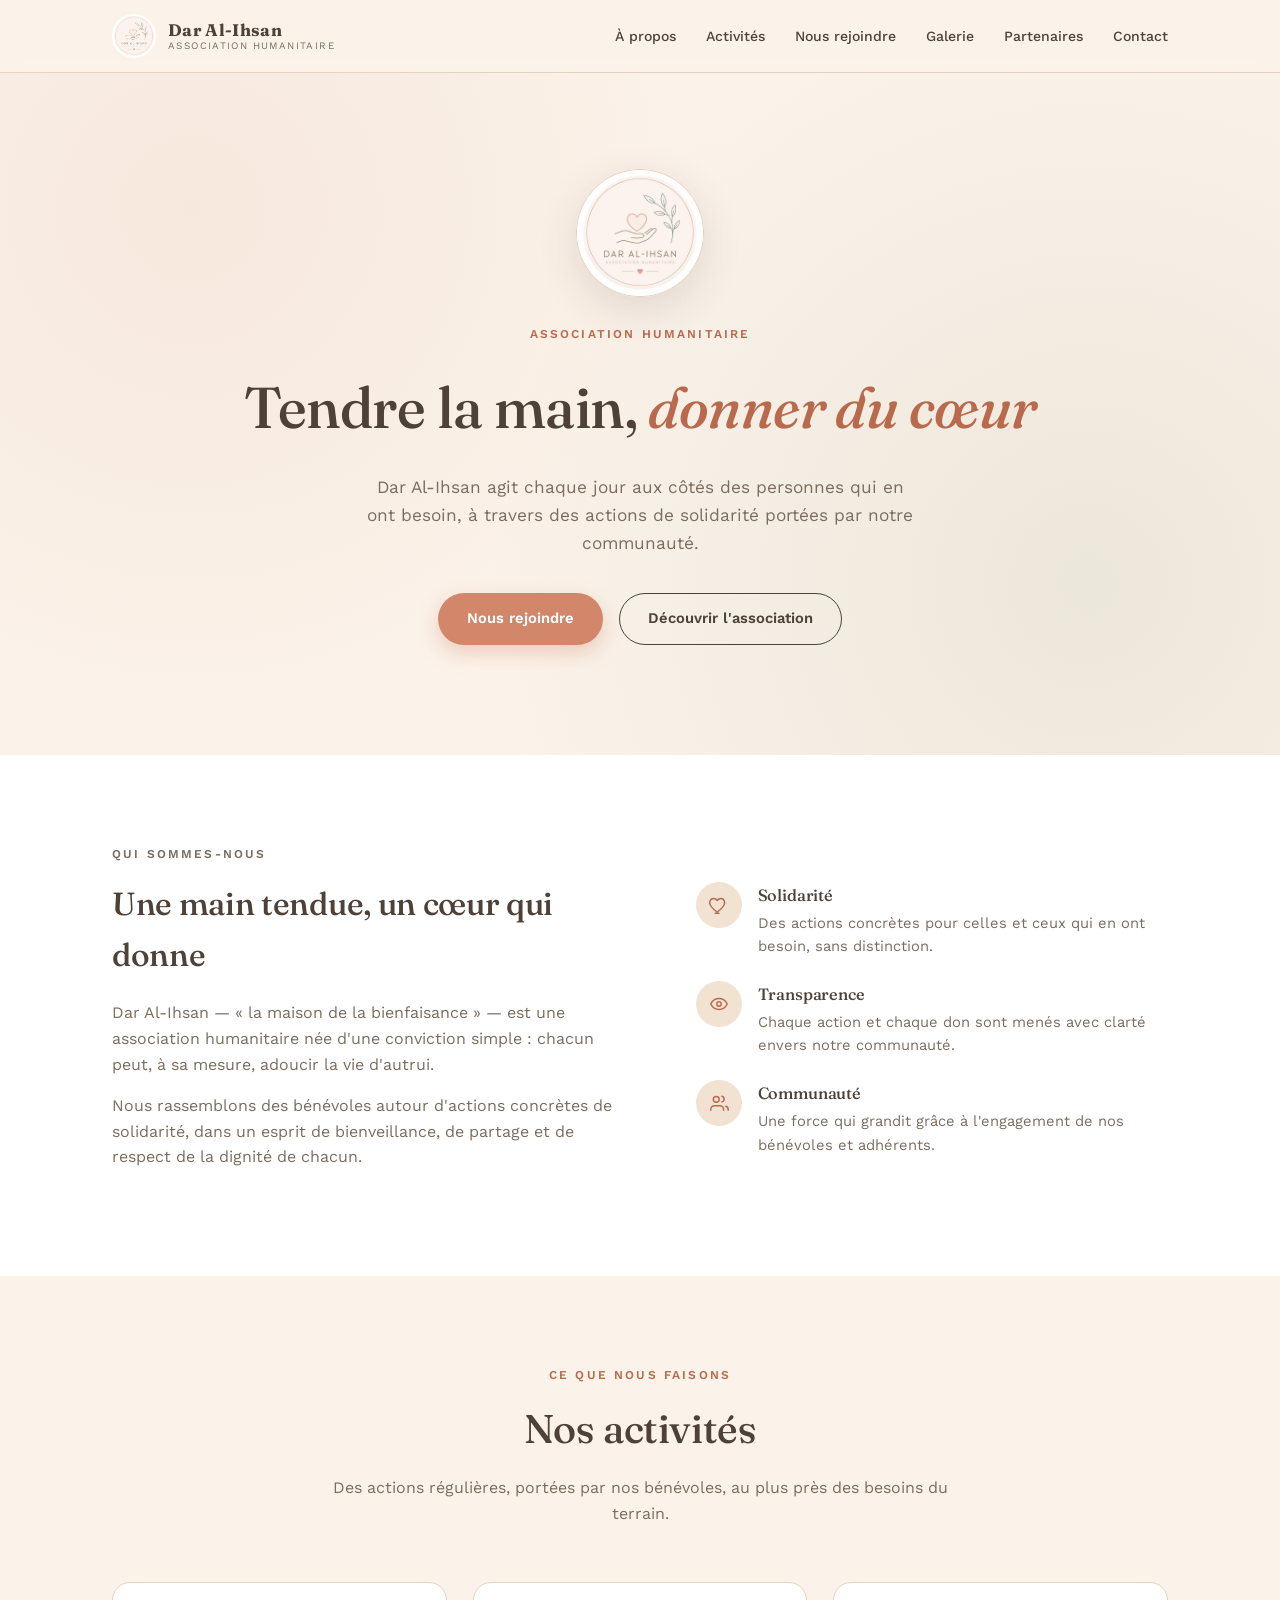
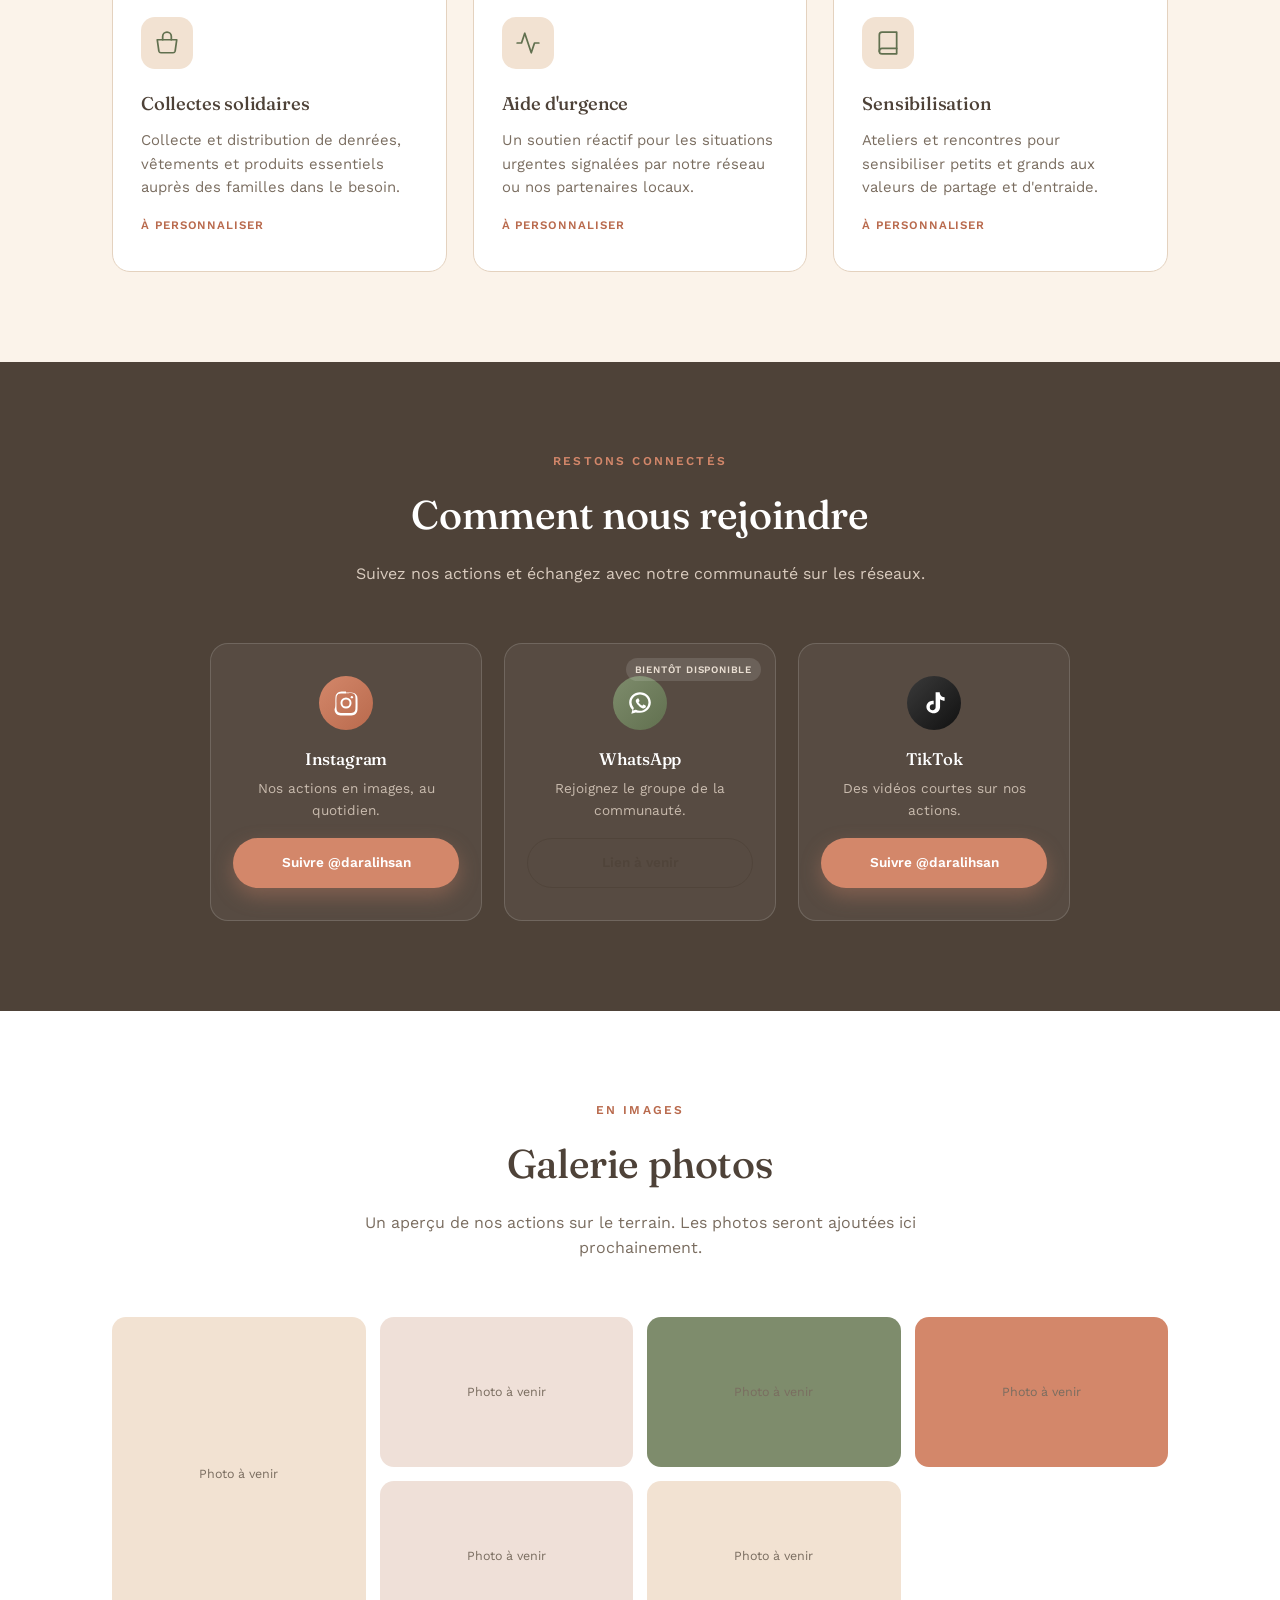
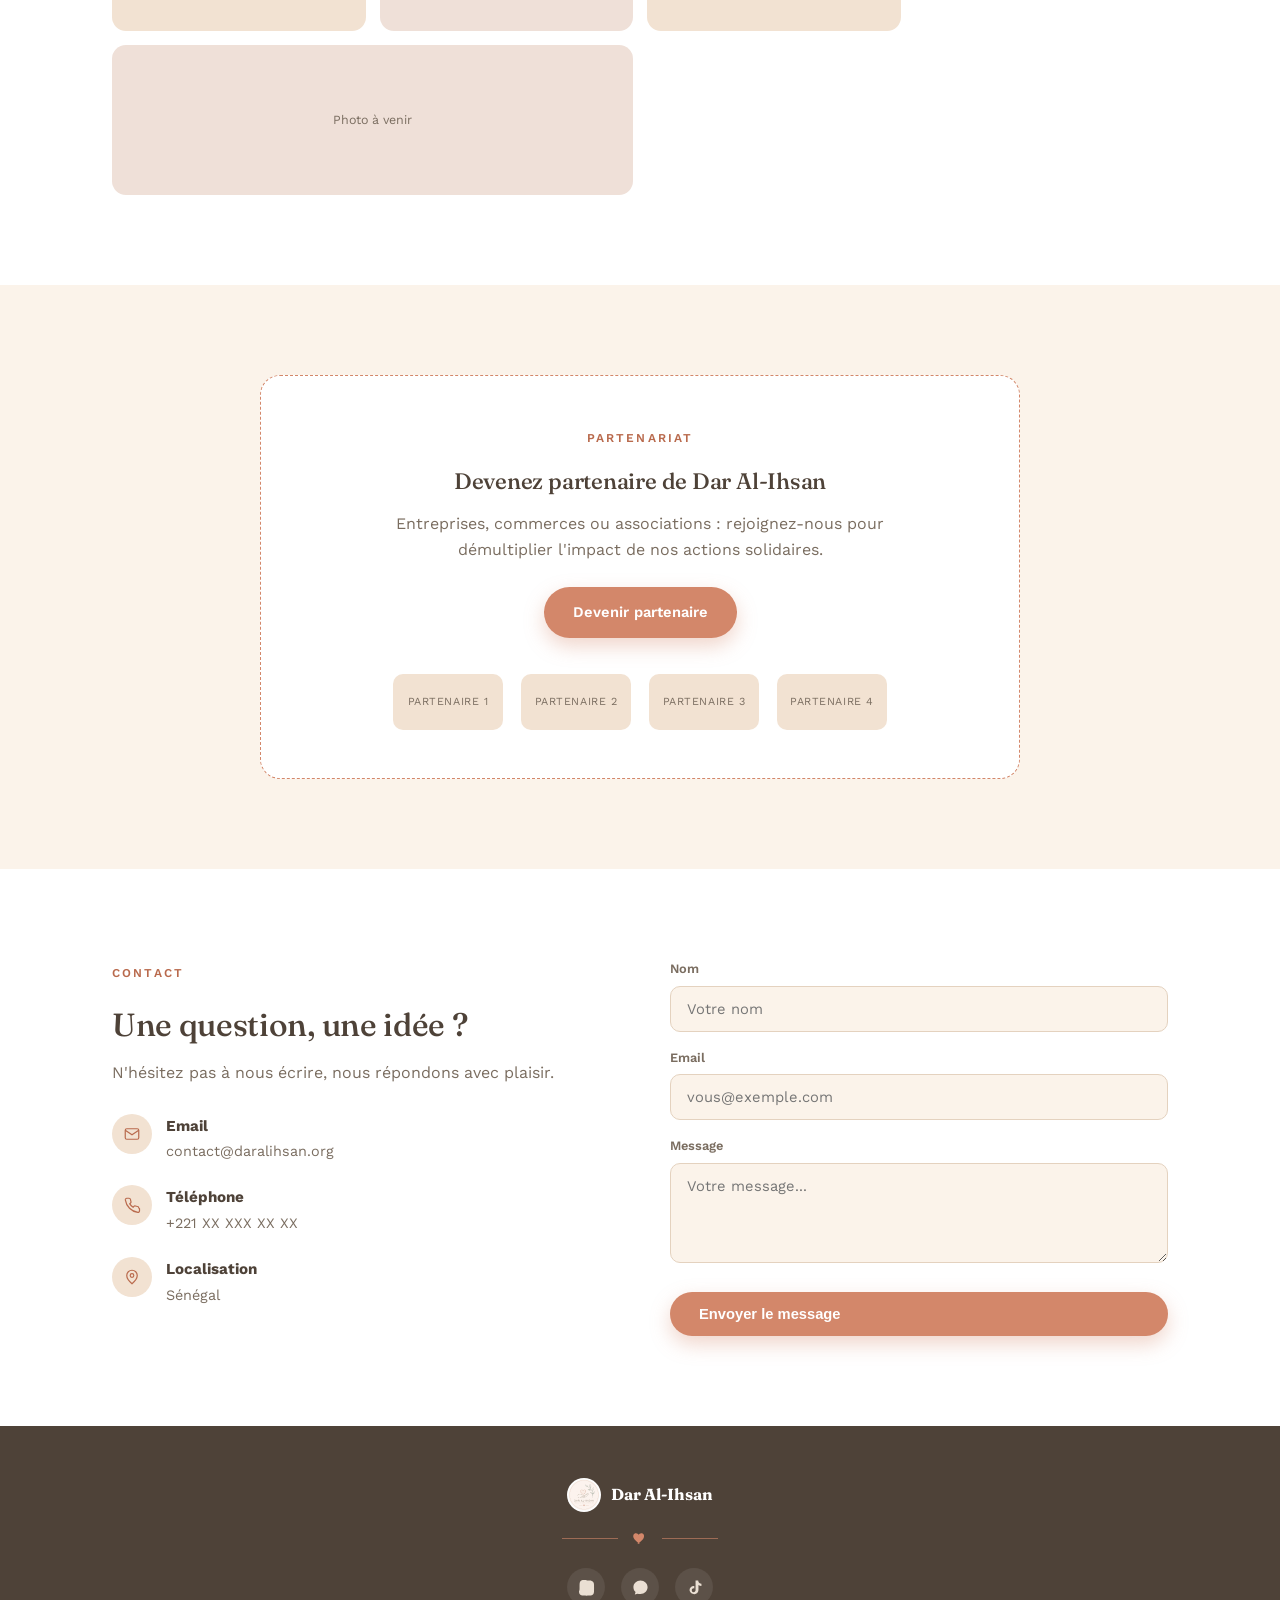
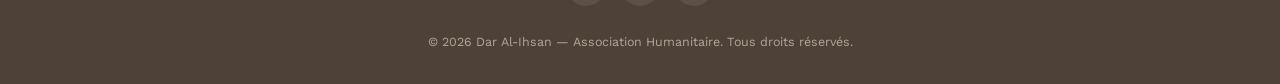
==== index.html @ b1d482ba "Add files via upload" ====
<!DOCTYPE html>
<html lang="fr">
<head>
<meta charset="UTF-8">
<meta name="viewport" content="width=device-width, initial-scale=1.0">
<title>Dar Al-Ihsan — Association Humanitaire</title>
<link rel="preconnect" href="https://fonts.googleapis.com">
<link href="https://fonts.googleapis.com/css2?family=Fraunces:ital,opsz,wght@0,9..144,300;0,9..144,400;0,9..144,500;0,9..144,600;1,9..144,400&family=Work+Sans:wght@300;400;500;600;700&display=swap" rel="stylesheet">
<style>
  :root{
    --cream: #FBF3EA;
    --cream-deep: #F2E2D2;
    --card: #FFFFFF;
    --terracotta: #D3876A;
    --terracotta-deep: #B96A4D;
    --sage: #7E8C6C;
    --sage-deep: #61704F;
    --brown: #4E4238;
    --brown-soft: #7A6D60;
    --line: #E4D2BF;
  }
  *{margin:0;padding:0;box-sizing:border-box;}
  html{scroll-behavior:smooth;}
  body{
    font-family:'Work Sans', sans-serif;
    background:var(--cream);
    color:var(--brown);
    line-height:1.6;
    overflow-x:hidden;
  }
  h1,h2,h3,h4{
    font-family:'Fraunces', serif;
    font-weight:500;
    color:var(--brown);
    letter-spacing:-0.01em;
  }
  .eyebrow{
    font-family:'Work Sans', sans-serif;
    text-transform:uppercase;
    letter-spacing:0.18em;
    font-size:0.75rem;
    color:var(--terracotta-deep);
    font-weight:600;
  }
  a{color:inherit; text-decoration:none;}
  img{max-width:100%; display:block;}
  .wrap{max-width:1120px; margin:0 auto; padding:0 32px;}

  /* Divider motif inspired by the logo: line — heart — line */
  .motif{
    display:flex; align-items:center; justify-content:center; gap:14px;
    margin:0 auto; width:fit-content;
  }
  .motif .bar{width:56px; height:1px; background:var(--terracotta); opacity:0.6;}
  .motif svg{width:16px; height:16px;}

  /* NAV */
  header{
    position:sticky; top:0; z-index:100;
    background:rgba(251,243,234,0.92);
    backdrop-filter:blur(8px);
    border-bottom:1px solid var(--line);
  }
  nav{
    display:flex; align-items:center; justify-content:space-between;
    max-width:1120px; margin:0 auto; padding:14px 32px;
  }
  .brand{display:flex; align-items:center; gap:12px;}
  .brand img{width:44px; height:44px; border-radius:50%;}
  .brand-text{display:flex; flex-direction:column; line-height:1.15;}
  .brand-text strong{font-family:'Fraunces', serif; font-size:1.05rem; color:var(--brown); letter-spacing:0.02em;}
  .brand-text span{font-size:0.62rem; letter-spacing:0.14em; text-transform:uppercase; color:var(--brown-soft);}
  .navlinks{display:flex; gap:30px; font-size:0.88rem; font-weight:500;}
  .navlinks a{position:relative; padding:4px 0; transition:color 0.2s;}
  .navlinks a:hover{color:var(--terracotta-deep);}
  .navlinks a::after{
    content:""; position:absolute; left:0; bottom:0; height:1px; width:0;
    background:var(--terracotta); transition:width 0.25s;
  }
  .navlinks a:hover::after{width:100%;}
  .nav-toggle{display:none; background:none; border:none; font-size:1.6rem; color:var(--brown); cursor:pointer;}

  @media (max-width:820px){
    .navlinks{
      position:fixed; top:73px; left:0; right:0; background:var(--cream);
      flex-direction:column; padding:20px 32px; gap:18px;
      border-bottom:1px solid var(--line);
      transform:translateY(-110%); transition:transform 0.3s ease;
    }
    .navlinks.open{transform:translateY(0);}
    .nav-toggle{display:block;}
  }

  /* HERO */
  .hero{
    position:relative;
    padding:96px 32px 110px;
    text-align:center;
    overflow:hidden;
  }
  .hero::before{
    content:"";
    position:absolute; inset:0;
    background:
      radial-gradient(circle at 15% 20%, rgba(211,135,106,0.10), transparent 45%),
      radial-gradient(circle at 85% 75%, rgba(126,140,108,0.12), transparent 50%);
    pointer-events:none;
  }
  .hero-logo{
    width:128px; height:128px; border-radius:50%;
    margin:0 auto 28px;
    box-shadow:0 12px 40px rgba(78,66,56,0.14);
    border:1px solid var(--line);
    position:relative; z-index:1;
  }
  .hero h1{
    font-size:clamp(2.3rem, 5vw, 3.6rem);
    max-width:820px; margin:18px auto 20px;
    position:relative; z-index:1;
  }
  .hero h1 em{font-style:italic; color:var(--terracotta-deep);}
  .hero p.lead{
    max-width:560px; margin:0 auto 36px; color:var(--brown-soft);
    font-size:1.08rem; position:relative; z-index:1;
  }
  .hero-ctas{display:flex; gap:16px; justify-content:center; flex-wrap:wrap; position:relative; z-index:1;}
  .btn{
    display:inline-flex; align-items:center; gap:8px;
    padding:13px 28px; border-radius:999px; font-weight:600; font-size:0.92rem;
    transition:transform 0.2s, box-shadow 0.2s; cursor:pointer; border:1px solid transparent;
  }
  .btn-primary{background:var(--terracotta); color:#fff; box-shadow:0 8px 20px rgba(211,135,106,0.35);}
  .btn-primary:hover{transform:translateY(-2px); box-shadow:0 12px 26px rgba(211,135,106,0.45);}
  .btn-outline{border-color:var(--brown); color:var(--brown);}
  .btn-outline:hover{background:var(--brown); color:var(--cream);}

  section{padding:90px 0;}
  .section-head{text-align:center; max-width:640px; margin:0 auto 56px;}
  .section-head .eyebrow{display:block; margin-bottom:12px;}
  .section-head h2{font-size:clamp(1.8rem,3.4vw,2.5rem); margin-bottom:14px;}
  .section-head p{color:var(--brown-soft);}

  /* A PROPOS */
  .about{background:var(--card);}
  .about-grid{
    display:grid; grid-template-columns:1.1fr 1fr; gap:64px; align-items:center;
  }
  .about-text p{color:var(--brown-soft); margin-bottom:16px;}
  .values{display:grid; gap:22px; margin-top:8px;}
  .value{display:flex; gap:16px; align-items:flex-start;}
  .value .icon{
    flex:none; width:46px; height:46px; border-radius:50%;
    background:var(--cream-deep); display:flex; align-items:center; justify-content:center;
  }
  .value .icon svg{width:22px; height:22px; stroke:var(--terracotta-deep);}
  .value h4{font-size:1.02rem; margin-bottom:4px;}
  .value p{color:var(--brown-soft); font-size:0.92rem;}

  @media (max-width:860px){
    .about-grid{grid-template-columns:1fr; gap:40px;}
  }

  /* ACTIVITES */
  .activities{background:var(--cream);}
  .cards{display:grid; grid-template-columns:repeat(3,1fr); gap:26px;}
  .card{
    background:var(--card); border-radius:18px; padding:34px 28px;
    border:1px solid var(--line);
    transition:transform 0.25s, box-shadow 0.25s;
  }
  .card:hover{transform:translateY(-6px); box-shadow:0 16px 34px rgba(78,66,56,0.10);}
  .card .icon{
    width:52px; height:52px; border-radius:14px; background:var(--cream-deep);
    display:flex; align-items:center; justify-content:center; margin-bottom:20px;
  }
  .card .icon svg{width:26px; height:26px; stroke:var(--sage-deep);}
  .card h3{font-size:1.15rem; margin-bottom:10px;}
  .card p{color:var(--brown-soft); font-size:0.93rem;}
  .card .tag{
    display:inline-block; margin-top:16px; font-size:0.72rem; letter-spacing:0.08em;
    text-transform:uppercase; color:var(--terracotta-deep); font-weight:600;
  }
  @media (max-width:860px){ .cards{grid-template-columns:1fr;} }

  /* REJOINDRE / RESEAUX */
  .join{background:var(--brown); color:var(--cream); text-align:center;}
  .join .section-head p{color:#D9CBBE;}
  .join .eyebrow{color:var(--terracotta);}
  .social-grid{
    display:grid; grid-template-columns:repeat(3,1fr); gap:22px; max-width:860px; margin:0 auto;
  }
  .social-card{
    background:rgba(255,255,255,0.05); border:1px solid rgba(255,255,255,0.15);
    border-radius:18px; padding:32px 22px; transition:transform 0.25s, background 0.25s;
    position:relative;
  }
  .social-card:hover{transform:translateY(-5px); background:rgba(255,255,255,0.09);}
  .social-card .icon{
    width:54px; height:54px; border-radius:50%; margin:0 auto 16px;
    display:flex; align-items:center; justify-content:center;
    background:linear-gradient(135deg, var(--terracotta), var(--terracotta-deep));
  }
  .social-card .icon svg{width:26px; height:26px; fill:#fff;}
  .social-card h4{font-family:'Fraunces',serif; font-size:1.05rem; margin-bottom:6px; color:#fff;}
  .social-card p{font-size:0.85rem; color:#C9BBAE; margin-bottom:16px;}
  .social-card .btn{width:100%; justify-content:center; font-size:0.85rem;}
  .social-card.disabled{opacity:0.55;}
  .badge-soon{
    position:absolute; top:14px; right:14px; font-size:0.62rem; letter-spacing:0.08em;
    text-transform:uppercase; background:rgba(255,255,255,0.12); color:#EADFD3;
    padding:4px 9px; border-radius:999px; font-weight:600;
  }
  @media (max-width:860px){ .social-grid{grid-template-columns:1fr;} }

  /* GALERIE */
  .gallery{background:var(--card);}
  .gallery-grid{
    display:grid; grid-template-columns:repeat(4,1fr); grid-auto-rows:150px; gap:14px;
  }
  .gallery-grid div{
    border-radius:14px; display:flex; align-items:center; justify-content:center;
    color:var(--brown-soft); font-size:0.78rem; text-align:center; padding:10px;
  }
  .g1{background:var(--cream-deep); grid-row:span 2;}
  .g2{background:#EFE0D8;}
  .g3{background:var(--sage); color:#fff;}
  .g4{background:var(--terracotta); color:#fff;}
  .g5{background:#EFE0D8;}
  .g6{background:var(--cream-deep);}
  .g7{background:#EFE0D8; grid-column:span 2;}
  @media (max-width:860px){
    .gallery-grid{grid-template-columns:repeat(2,1fr); grid-auto-rows:130px;}
    .g1{grid-row:span 1;}
    .g7{grid-column:span 2;}
  }

  /* PARTENAIRES */
  .partners{background:var(--cream);}
  .partners-box{
    background:var(--card); border:1px dashed var(--terracotta);
    border-radius:20px; padding:48px; text-align:center; max-width:760px; margin:0 auto;
  }
  .partners-box h3{font-size:1.4rem; margin-bottom:12px;}
  .partners-box p{color:var(--brown-soft); margin-bottom:24px; max-width:520px; margin-left:auto; margin-right:auto;}
  .partner-logos{
    display:flex; justify-content:center; gap:18px; margin-top:36px; flex-wrap:wrap;
  }
  .partner-logos span{
    width:110px; height:56px; border-radius:10px; background:var(--cream-deep);
    display:flex; align-items:center; justify-content:center; font-size:0.68rem;
    color:var(--brown-soft); letter-spacing:0.05em; text-transform:uppercase;
  }

  /* CONTACT */
  .contact{background:var(--card);}
  .contact-grid{display:grid; grid-template-columns:1fr 1fr; gap:60px;}
  .info-list{display:grid; gap:22px; margin-top:28px;}
  .info-item{display:flex; gap:14px; align-items:flex-start;}
  .info-item .icon{
    flex:none; width:40px; height:40px; border-radius:50%; background:var(--cream-deep);
    display:flex; align-items:center; justify-content:center;
  }
  .info-item .icon svg{width:18px; height:18px; stroke:var(--terracotta-deep);}
  .info-item strong{display:block; font-size:0.95rem;}
  .info-item span{color:var(--brown-soft); font-size:0.9rem;}
  form{display:grid; gap:16px;}
  form label{font-size:0.8rem; font-weight:600; color:var(--brown-soft); margin-bottom:6px; display:block;}
  form input, form textarea{
    width:100%; padding:13px 16px; border-radius:10px; border:1px solid var(--line);
    background:var(--cream); font-family:'Work Sans'; font-size:0.92rem; color:var(--brown);
    resize:vertical;
  }
  form input:focus, form textarea:focus{outline:2px solid var(--terracotta); outline-offset:1px;}
  form button{margin-top:6px;}
  @media (max-width:860px){ .contact-grid{grid-template-columns:1fr;} }

  footer{
    background:var(--brown); color:#D9CBBE; padding:52px 0 30px; text-align:center;
  }
  footer .motif .bar{background:var(--terracotta);}
  footer .brand-foot{display:flex; align-items:center; justify-content:center; gap:10px; margin-bottom:18px;}
  footer .brand-foot img{width:34px; height:34px; border-radius:50%;}
  footer .brand-foot strong{color:#fff; font-family:'Fraunces',serif;}
  footer .foot-social{display:flex; gap:16px; justify-content:center; margin:22px 0;}
  footer .foot-social a{
    width:38px; height:38px; border-radius:50%; background:rgba(255,255,255,0.08);
    display:flex; align-items:center; justify-content:center; transition:background 0.2s;
  }
  footer .foot-social a:hover{background:var(--terracotta);}
  footer .foot-social svg{width:17px; height:17px; fill:#EADFD3;}
  footer small{color:#B3A596; font-size:0.78rem;}

  [data-animate]{opacity:0; transform:translateY(18px); transition:opacity 0.7s ease, transform 0.7s ease;}
  [data-animate].in{opacity:1; transform:translateY(0);}

  /* ==== OPTIMISATION MOBILE (téléphones) ==== */
  @media (max-width:480px){
    .wrap{padding:0 20px;}
    nav{padding:12px 20px;}
    .brand img{width:38px; height:38px;}
    .brand-text strong{font-size:0.92rem;}
    .brand-text span{font-size:0.56rem;}
    .navlinks{top:65px; padding:16px 20px; gap:14px;}

    section{padding:64px 0;}
    .section-head{margin-bottom:38px;}
    .section-head p{font-size:0.92rem;}

    .hero{padding:56px 20px 72px;}
    .hero-logo{width:96px; height:96px; margin-bottom:20px;}
    .hero h1{font-size:1.9rem; margin:14px auto 16px;}
    .hero p.lead{font-size:0.96rem; margin-bottom:28px;}
    .hero-ctas{flex-direction:column; align-items:stretch; gap:12px;}
    .hero-ctas .btn{width:100%;}

    .btn{padding:14px 22px; font-size:0.9rem;}

    .about-grid{gap:32px;}
    .about-text h2{font-size:1.55rem;}
    .value{gap:12px;}
    .value .icon{width:40px; height:40px;}
    .value .icon svg{width:19px; height:19px;}

    .card{padding:26px 22px;}
    .card .icon{width:46px; height:46px;}

    .social-grid{gap:16px;}
    .social-card{padding:26px 18px;}
    .badge-soon{top:12px; right:12px; font-size:0.58rem; padding:3px 8px;}

    .gallery-grid{grid-template-columns:repeat(2,1fr); grid-auto-rows:120px; gap:10px;}
    .g1{grid-row:span 1;}
    .g7{grid-column:span 2;}

    .partners-box{padding:32px 20px;}
    .partner-logos span{width:90px; height:48px; font-size:0.6rem;}

    .contact-grid{gap:40px;}
    form input, form textarea{padding:12px 14px; font-size:0.9rem;}
    form button{width:100%; justify-content:center;}

    footer{padding:40px 0 24px;}
    footer .foot-social a{width:36px; height:36px;}
  }

  @media (max-width:360px){
    .hero h1{font-size:1.65rem;}
    .navlinks{gap:12px;}
  }
</style>
</head>
<body>

<header>
  <nav>
    <div class="brand">
      <img src="[data-uri]" alt="Logo Dar Al-Ihsan">
      <div class="brand-text">
        <strong>Dar Al-Ihsan</strong>
        <span>Association Humanitaire</span>
      </div>
    </div>
    <button class="nav-toggle" id="navToggle" aria-label="Menu">☰</button>
    <div class="navlinks" id="navLinks">
      <a href="#apropos">À propos</a>
      <a href="#activites">Activités</a>
      <a href="#rejoindre">Nous rejoindre</a>
      <a href="#galerie">Galerie</a>
      <a href="#partenaires">Partenaires</a>
      <a href="#contact">Contact</a>
    </div>
  </nav>
</header>

<section class="hero">
  <img class="hero-logo" src="[data-uri]" alt="Dar Al-Ihsan">
  <p class="eyebrow">Association humanitaire</p>
  <h1>Tendre la main, <em>donner du cœur</em></h1>
  <p class="lead">Dar Al-Ihsan agit chaque jour aux côtés des personnes qui en ont besoin, à travers des actions de solidarité portées par notre communauté.</p>
  <div class="hero-ctas">
    <a href="#rejoindre" class="btn btn-primary">Nous rejoindre</a>
    <a href="#apropos" class="btn btn-outline">Découvrir l'association</a>
  </div>
</section>

<section class="about" id="apropos">
  <div class="wrap about-grid">
    <div class="about-text" data-animate>
      <p class="eyebrow" style="margin-bottom:14px;">Qui sommes-nous</p>
      <h2 style="font-size:2rem; margin-bottom:20px;">Une main tendue, un cœur qui donne</h2>
      <p>Dar Al-Ihsan — « la maison de la bienfaisance » — est une association humanitaire née d'une conviction simple : chacun peut, à sa mesure, adoucir la vie d'autrui.</p>
      <p>Nous rassemblons des bénévoles autour d'actions concrètes de solidarité, dans un esprit de bienveillance, de partage et de respect de la dignité de chacun.</p>
    </div>
    <div class="values" data-animate>
      <div class="value">
        <div class="icon"><svg viewBox="0 0 24 24" fill="none" stroke-width="1.6" stroke-linecap="round" stroke-linejoin="round"><path d="M12 21s-7-4.35-9.5-9C.9 8.5 2.5 5 6 5c2 0 3.3 1.1 4 2.1C10.7 6.1 12 5 14 5c3.5 0 5.1 3.5 3.5 7-2.5 4.65-9.5 9-9.5 9z"/></svg></div>
        <div><h4>Solidarité</h4><p>Des actions concrètes pour celles et ceux qui en ont besoin, sans distinction.</p></div>
      </div>
      <div class="value">
        <div class="icon"><svg viewBox="0 0 24 24" fill="none" stroke-width="1.6" stroke-linecap="round" stroke-linejoin="round"><path d="M3 12c2-4 5.5-6 9-6s7 2 9 6c-2 4-5.5 6-9 6s-7-2-9-6z"/><circle cx="12" cy="12" r="2.4"/></svg></div>
        <div><h4>Transparence</h4><p>Chaque action et chaque don sont menés avec clarté envers notre communauté.</p></div>
      </div>
      <div class="value">
        <div class="icon"><svg viewBox="0 0 24 24" fill="none" stroke-width="1.6" stroke-linecap="round" stroke-linejoin="round"><path d="M17 20v-1a4 4 0 0 0-4-4H7a4 4 0 0 0-4 4v1"/><circle cx="9" cy="8" r="3.2"/><path d="M22 20v-1a3.6 3.6 0 0 0-2.6-3.46"/><path d="M15.2 4.6a3.2 3.2 0 0 1 0 6.2"/></svg></div>
        <div><h4>Communauté</h4><p>Une force qui grandit grâce à l'engagement de nos bénévoles et adhérents.</p></div>
      </div>
    </div>
  </div>
</section>

<section class="activities" id="activites">
  <div class="wrap">
    <div class="section-head" data-animate>
      <span class="eyebrow">Ce que nous faisons</span>
      <h2>Nos activités</h2>
      <p>Des actions régulières, portées par nos bénévoles, au plus près des besoins du terrain.</p>
    </div>
    <div class="cards" data-animate>
      <div class="card">
        <div class="icon"><svg viewBox="0 0 24 24" fill="none" stroke-width="1.6" stroke-linecap="round" stroke-linejoin="round"><path d="M3 9h18l-1.5 10.5a2 2 0 0 1-2 1.5H6.5a2 2 0 0 1-2-1.5L3 9z"/><path d="M8 9V6a4 4 0 0 1 8 0v3"/></svg></div>
        <h3>Collectes solidaires</h3>
        <p>Collecte et distribution de denrées, vêtements et produits essentiels auprès des familles dans le besoin.</p>
        <span class="tag">À personnaliser</span>
      </div>
      <div class="card">
        <div class="icon"><svg viewBox="0 0 24 24" fill="none" stroke-width="1.6" stroke-linecap="round" stroke-linejoin="round"><path d="M22 12h-4l-3 9L9 3l-3 9H2"/></svg></div>
        <h3>Aide d'urgence</h3>
        <p>Un soutien réactif pour les situations urgentes signalées par notre réseau ou nos partenaires locaux.</p>
        <span class="tag">À personnaliser</span>
      </div>
      <div class="card">
        <div class="icon"><svg viewBox="0 0 24 24" fill="none" stroke-width="1.6" stroke-linecap="round" stroke-linejoin="round"><path d="M4 19.5A2.5 2.5 0 0 1 6.5 17H20"/><path d="M6.5 2H20v20H6.5A2.5 2.5 0 0 1 4 19.5v-15A2.5 2.5 0 0 1 6.5 2z"/></svg></div>
        <h3>Sensibilisation</h3>
        <p>Ateliers et rencontres pour sensibiliser petits et grands aux valeurs de partage et d'entraide.</p>
        <span class="tag">À personnaliser</span>
      </div>
    </div>
  </div>
</section>

<section class="join" id="rejoindre">
  <div class="wrap">
    <div class="section-head" data-animate>
      <span class="eyebrow">Restons connectés</span>
      <h2 style="color:#fff;">Comment nous rejoindre</h2>
      <p>Suivez nos actions et échangez avec notre communauté sur les réseaux.</p>
    </div>
    <div class="social-grid" data-animate>
      <div class="social-card">
        <div class="icon"><svg viewBox="0 0 24 24"><path d="M12 2.2c3.2 0 3.58.01 4.85.07 1.17.05 1.97.24 2.43.4a4.9 4.9 0 0 1 1.77 1.15 4.9 4.9 0 0 1 1.15 1.77c.16.46.35 1.26.4 2.43.06 1.27.07 1.65.07 4.85s-.01 3.58-.07 4.85c-.05 1.17-.24 1.97-.4 2.43a4.9 4.9 0 0 1-1.15 1.77 4.9 4.9 0 0 1-1.77 1.15c-.46.16-1.26.35-2.43.4-1.27.06-1.65.07-4.85.07s-3.58-.01-4.85-.07c-1.17-.05-1.97-.24-2.43-.4a4.9 4.9 0 0 1-1.77-1.15 4.9 4.9 0 0 1-1.15-1.77c-.16-.46-.35-1.26-.4-2.43C2.21 15.58 2.2 15.2 2.2 12s.01-3.58.07-4.85c.05-1.17.24-1.97.4-2.43A4.9 4.9 0 0 1 3.82 2.95 4.9 4.9 0 0 1 5.59 1.8c.46-.16 1.26-.35 2.43-.4C9.29 1.34 9.67 1.33 12 1.33m0 1.8c-3.15 0-3.5.01-4.73.07-.95.04-1.47.2-1.81.34-.46.18-.78.39-1.12.73-.34.34-.55.66-.73 1.12-.14.34-.3.86-.34 1.81C3.21 8.1 3.2 8.45 3.2 12s.01 3.9.07 5.13c.04.95.2 1.47.34 1.81.18.46.39.78.73 1.12.34.34.66.55 1.12.73.34.14.86.3 1.81.34 1.23.06 1.58.07 4.73.07s3.5-.01 4.73-.07c.95-.04 1.47-.2 1.81-.34.46-.18.78-.39 1.12-.73.34-.34.55-.66.73-1.12.14-.34.3-.86.34-1.81.06-1.23.07-1.58.07-5.13s-.01-3.9-.07-5.13c-.04-.95-.2-1.47-.34-1.81a2.9 2.9 0 0 0-.73-1.12 2.9 2.9 0 0 0-1.12-.73c-.34-.14-.86-.3-1.81-.34C15.5 3.01 15.15 3 12 3z"/><path d="M12 6.9a5.1 5.1 0 1 0 0 10.2 5.1 5.1 0 0 0 0-10.2zm0 8.4a3.3 3.3 0 1 1 0-6.6 3.3 3.3 0 0 1 0 6.6z"/><circle cx="17.4" cy="6.6" r="1.1"/></svg></div>
        <h4>Instagram</h4>
        <p>Nos actions en images, au quotidien.</p>
        <a href="#" target="_blank" class="btn btn-primary">Suivre @daralihsan</a>
      </div>
      <div class="social-card">
        <span class="badge-soon">Bientôt disponible</span>
        <div class="icon" style="background:linear-gradient(135deg, var(--sage), var(--sage-deep));"><svg viewBox="0 0 24 24"><path d="M12 2C6.48 2 2 6.28 2 11.5c0 2.62 1.13 5 3 6.8L4 22l4.06-1.34A10.5 10.5 0 0 0 12 21c5.52 0 10-4.28 10-9.5S17.52 2 12 2zm0 17.2c-1.36 0-2.65-.32-3.78-.9l-.27-.14-2.4.8.79-2.3-.17-.26A7.9 7.9 0 0 1 4.2 11.5C4.2 7.5 7.7 4.2 12 4.2s7.8 3.3 7.8 7.3-3.5 7.7-7.8 7.7z"/><path d="M9.2 8.4c.2-.5.4-.5.7-.5h.5c.2 0 .4 0 .5.4.2.5.6 1.5.6 1.6.1.1.1.3 0 .4-.1.2-.2.3-.3.4l-.4.4c-.1.1-.2.2-.1.4.4.7 1 1.4 1.6 1.9.7.6 1.3.9 1.6 1 .2.1.3.1.4-.1l.6-.7c.2-.2.3-.2.5-.1.2.1 1.4.7 1.6.8.2.1.4.2.4.3.1.2.1.9-.2 1.4-.3.5-1.4 1-1.9 1-.5 0-1.6-.1-3.3-1.4-1.9-1.4-3.1-3.3-3.2-3.5-.1-.2-.7-1-.7-1.9 0-.9.5-1.4.7-1.6z"/></svg></div>
        <h4>WhatsApp</h4>
        <p>Rejoignez le groupe de la communauté.</p>
        <a href="#" class="btn btn-outline" style="opacity:0.7; pointer-events:none;">Lien à venir</a>
      </div>
      <div class="social-card">
        <div class="icon" style="background:linear-gradient(135deg,#3a3a3a,#111);"><svg viewBox="0 0 24 24"><path d="M16.7 2h-3.2v13.9c0 1.5-1.2 2.7-2.7 2.7a2.7 2.7 0 0 1-2.7-2.7c0-1.5 1.2-2.7 2.7-2.7.3 0 .6 0 .9.1V10c-.3 0-.6-.1-.9-.1-3.2 0-5.8 2.6-5.8 5.8S8.6 21.5 11.8 21.5s5.8-2.6 5.8-5.8V8.6c1.2.9 2.7 1.4 4.2 1.4V6.8c-2.2 0-4-1.5-4.4-3.5-.1-.4-.1-.9-.1-1.3z"/></svg></div>
        <h4>TikTok</h4>
        <p>Des vidéos courtes sur nos actions.</p>
        <a href="#" target="_blank" class="btn btn-primary">Suivre @daralihsan</a>
      </div>
    </div>
  </div>
</section>

<section class="gallery" id="galerie">
  <div class="wrap">
    <div class="section-head" data-animate>
      <span class="eyebrow">En images</span>
      <h2>Galerie photos</h2>
      <p>Un aperçu de nos actions sur le terrain. Les photos seront ajoutées ici prochainement.</p>
    </div>
    <div class="gallery-grid" data-animate>
      <div class="g1">Photo à venir</div>
      <div class="g2">Photo à venir</div>
      <div class="g3">Photo à venir</div>
      <div class="g4">Photo à venir</div>
      <div class="g5">Photo à venir</div>
      <div class="g6">Photo à venir</div>
      <div class="g7">Photo à venir</div>
    </div>
  </div>
</section>

<section class="partners" id="partenaires">
  <div class="wrap">
    <div class="partners-box" data-animate>
      <span class="eyebrow">Partenariat</span>
      <h3 style="margin-top:14px;">Devenez partenaire de Dar Al-Ihsan</h3>
      <p>Entreprises, commerces ou associations : rejoignez-nous pour démultiplier l'impact de nos actions solidaires.</p>
      <a href="#contact" class="btn btn-primary">Devenir partenaire</a>
      <div class="partner-logos">
        <span>Partenaire 1</span>
        <span>Partenaire 2</span>
        <span>Partenaire 3</span>
        <span>Partenaire 4</span>
      </div>
    </div>
  </div>
</section>

<section class="contact" id="contact">
  <div class="wrap contact-grid">
    <div data-animate>
      <span class="eyebrow">Contact</span>
      <h2 style="font-size:2rem; margin:14px 0 10px;">Une question, une idée ?</h2>
      <p style="color:var(--brown-soft);">N'hésitez pas à nous écrire, nous répondons avec plaisir.</p>
      <div class="info-list">
        <div class="info-item">
          <div class="icon"><svg viewBox="0 0 24 24" fill="none" stroke-width="1.6"><rect x="3" y="5" width="18" height="14" rx="2"/><path d="M3 7l9 6 9-6"/></svg></div>
          <div><strong>Email</strong><span>contact@daralihsan.org</span></div>
        </div>
        <div class="info-item">
          <div class="icon"><svg viewBox="0 0 24 24" fill="none" stroke-width="1.6"><path d="M22 16.9v3a2 2 0 0 1-2.2 2A19.8 19.8 0 0 1 3.1 5.2 2 2 0 0 1 5 3h3a2 2 0 0 1 2 1.7c.1.9.3 1.8.6 2.6a2 2 0 0 1-.5 2.1L9 10.5a16 16 0 0 0 4.5 4.5l1-1.1a2 2 0 0 1 2.1-.5c.8.3 1.7.5 2.6.6a2 2 0 0 1 1.8 2z"/></svg></div>
          <div><strong>Téléphone</strong><span>+221 XX XXX XX XX</span></div>
        </div>
        <div class="info-item">
          <div class="icon"><svg viewBox="0 0 24 24" fill="none" stroke-width="1.6"><path d="M12 21s-7-6.1-7-11a7 7 0 0 1 14 0c0 4.9-7 11-7 11z"/><circle cx="12" cy="10" r="2.4"/></svg></div>
          <div><strong>Localisation</strong><span>Sénégal</span></div>
        </div>
      </div>
    </div>
    <form data-animate onsubmit="event.preventDefault(); this.reset(); document.getElementById('formMsg').style.display='block';">
      <div>
        <label for="name">Nom</label>
        <input id="name" type="text" placeholder="Votre nom" required>
      </div>
      <div>
        <label for="email">Email</label>
        <input id="email" type="email" placeholder="vous@exemple.com" required>
      </div>
      <div>
        <label for="msg">Message</label>
        <textarea id="msg" rows="4" placeholder="Votre message..." required></textarea>
      </div>
      <button type="submit" class="btn btn-primary">Envoyer le message</button>
      <p id="formMsg" style="display:none; color:var(--sage-deep); font-size:0.85rem;">Merci ! Votre message a bien été enregistré (formulaire à connecter).</p>
    </form>
  </div>
</section>

<footer>
  <div class="wrap">
    <div class="brand-foot">
      <img src="[data-uri]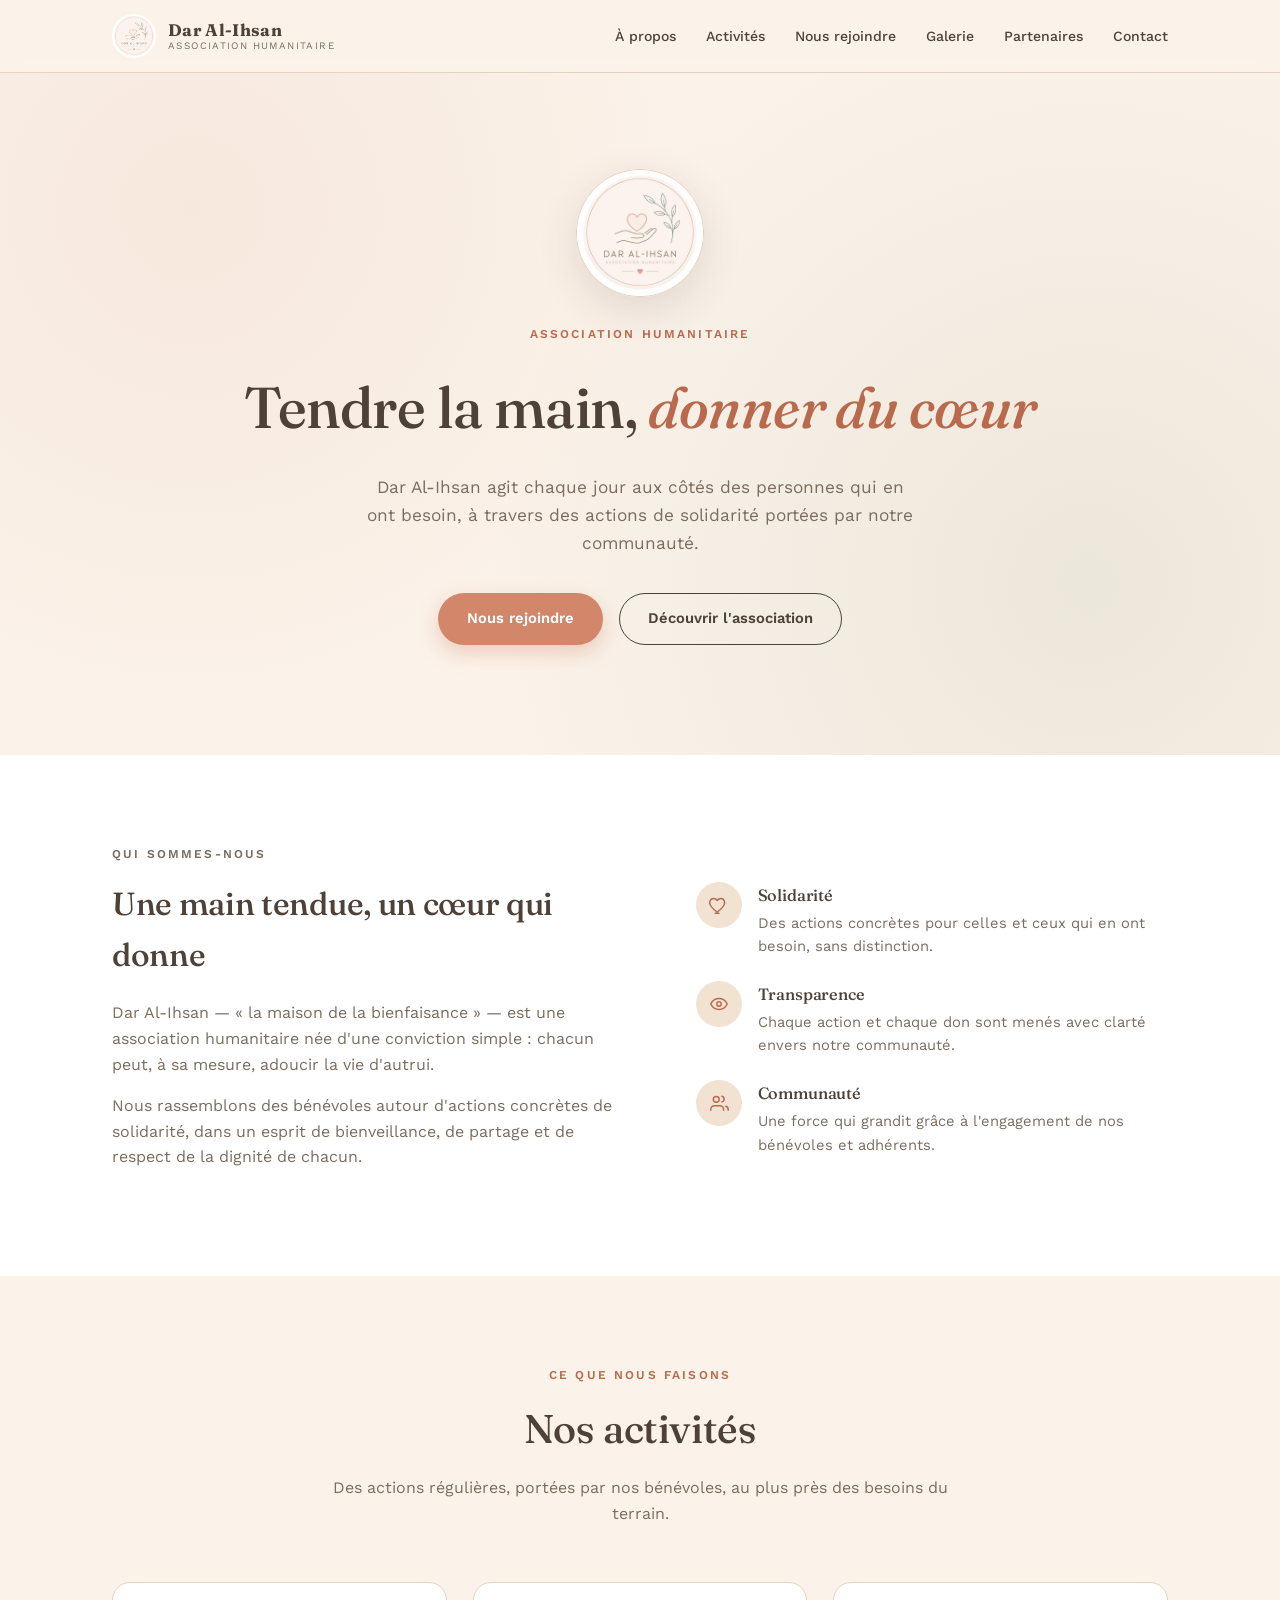
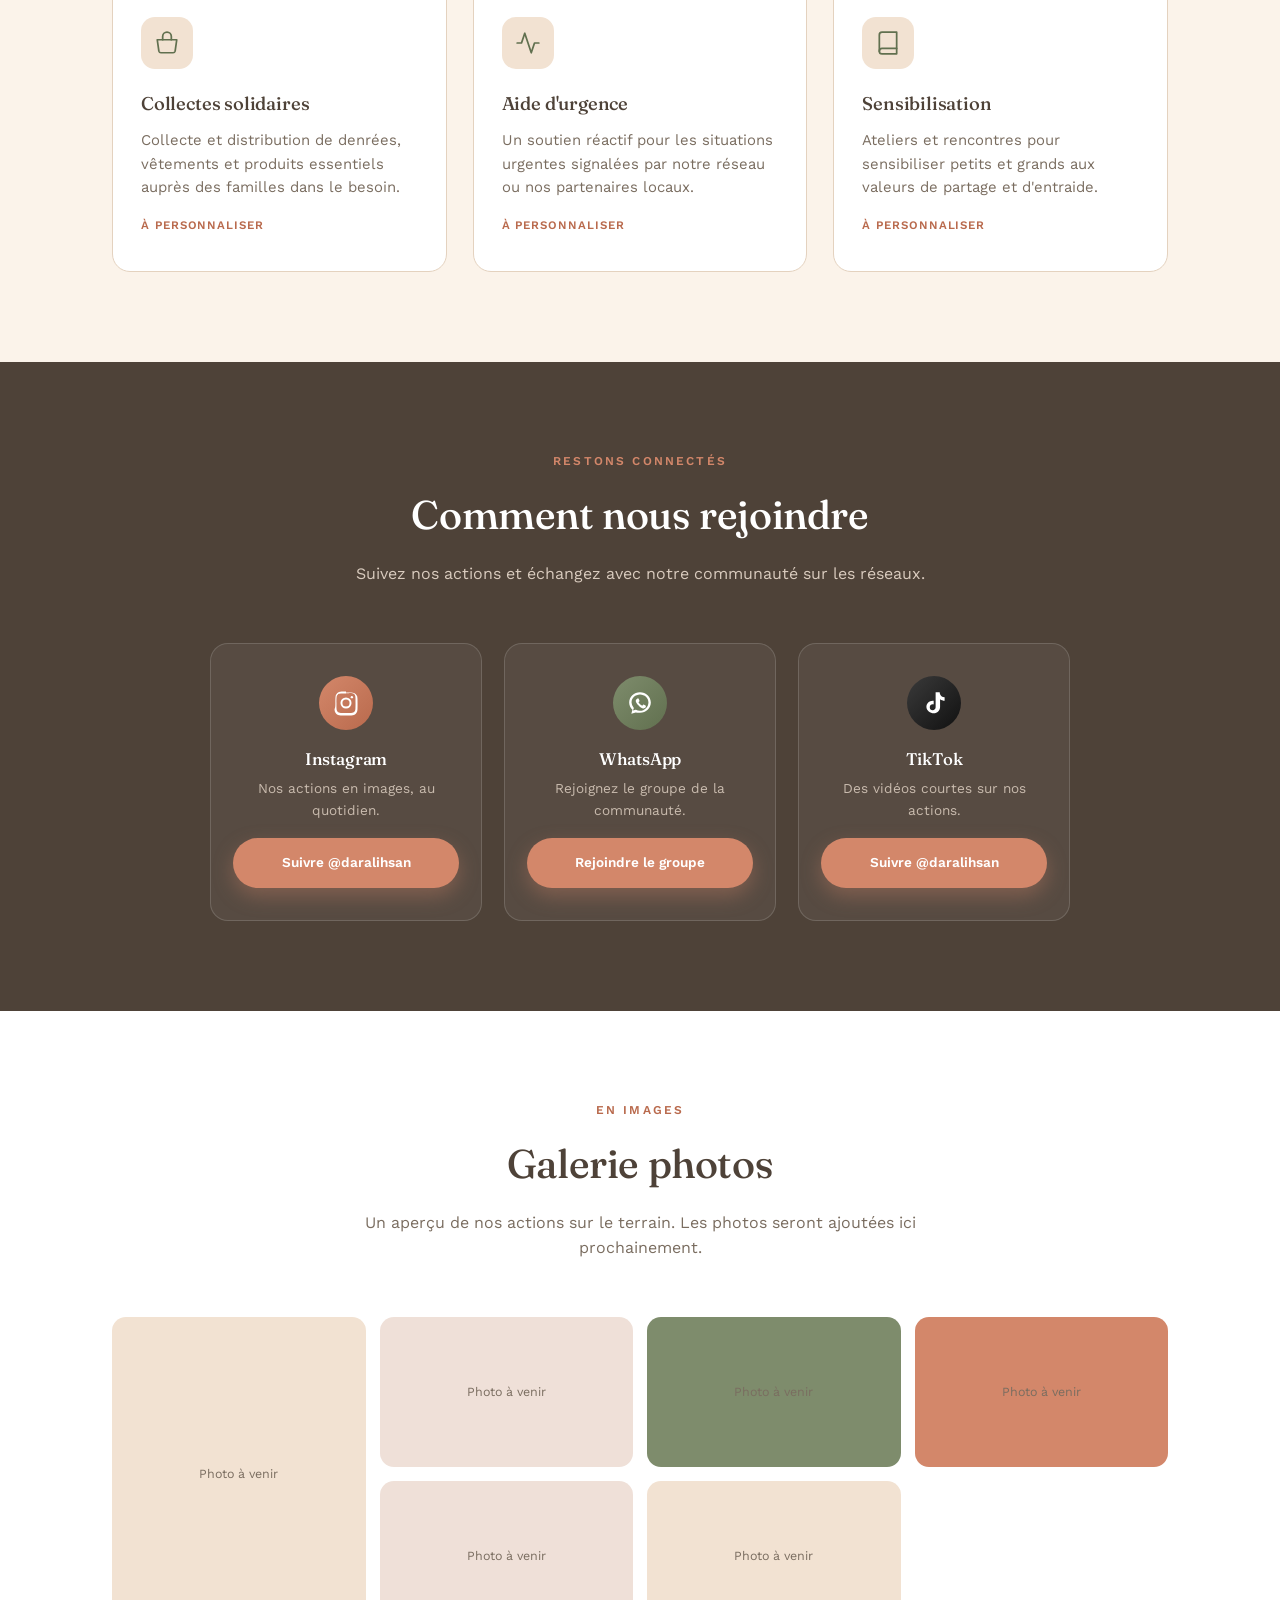
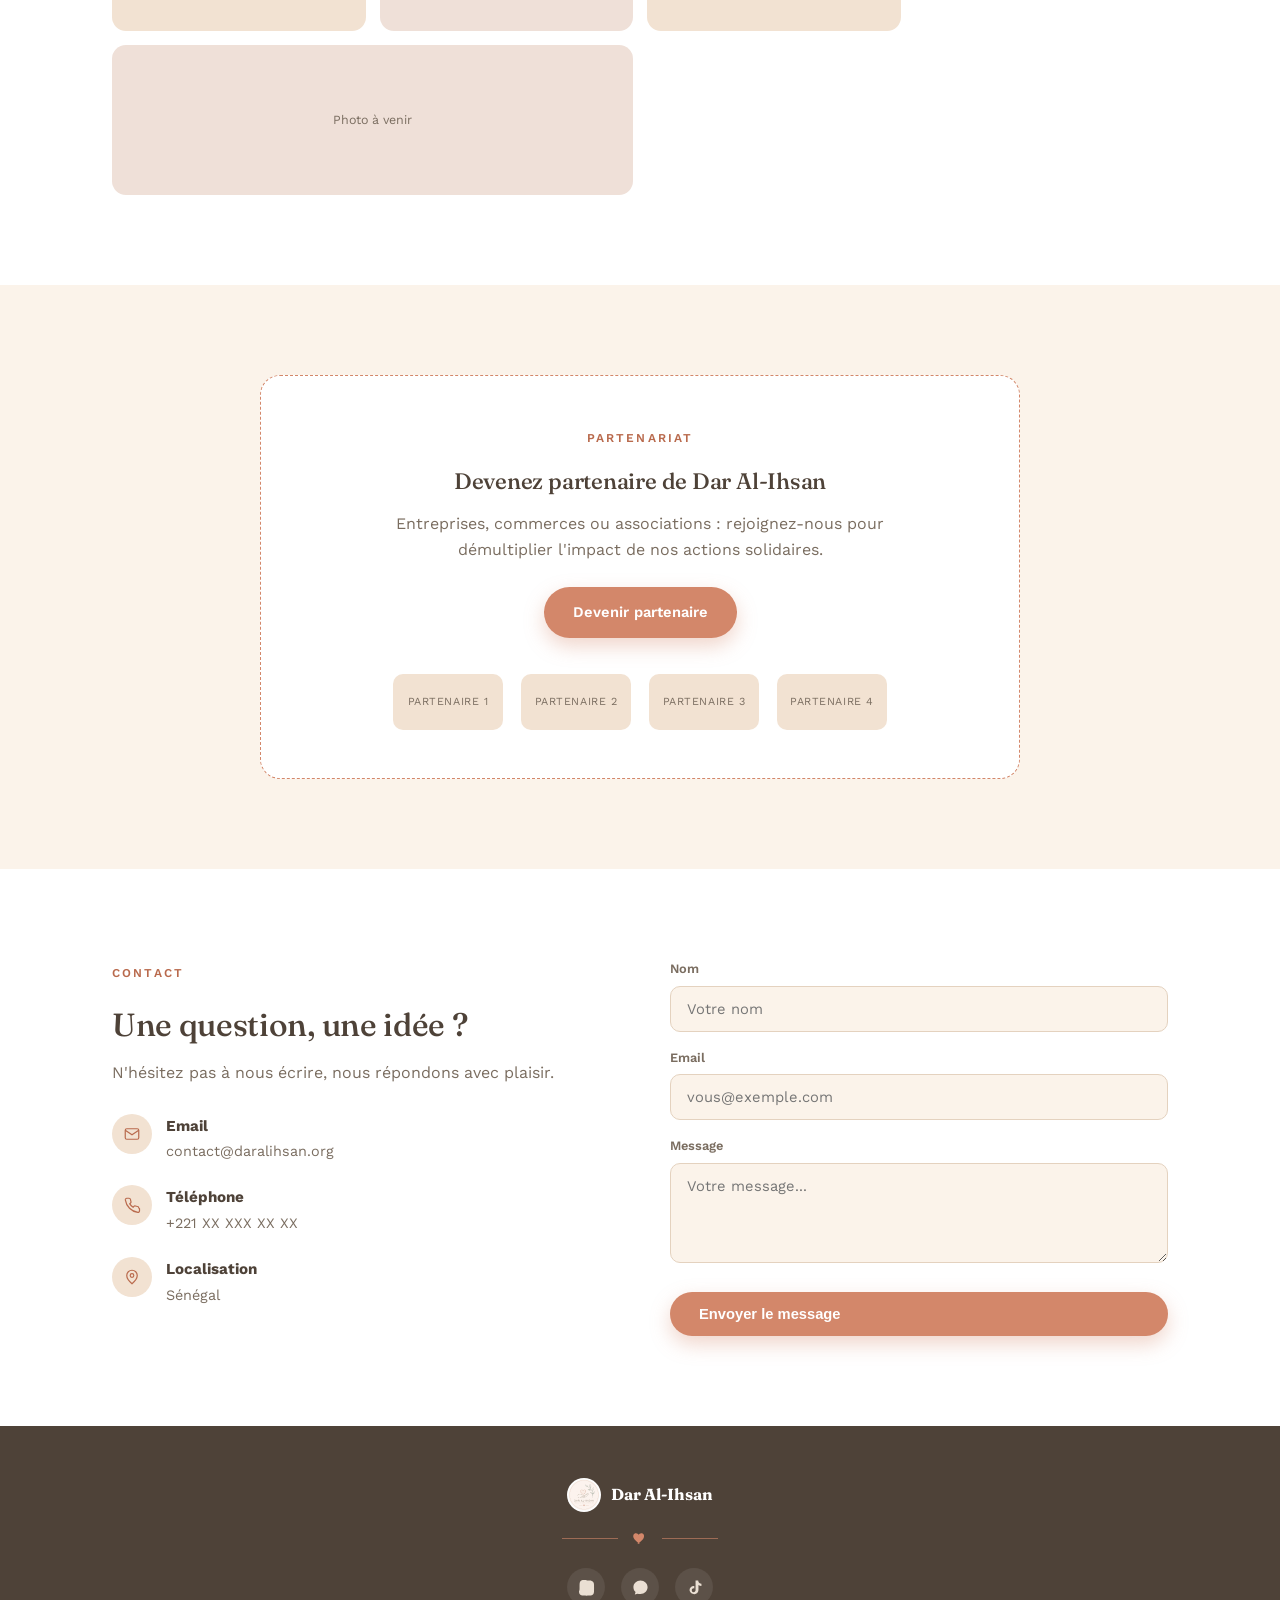
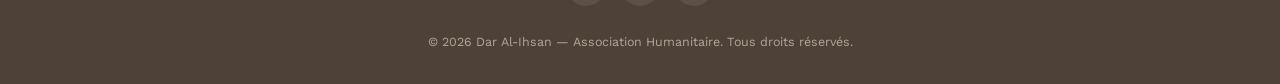
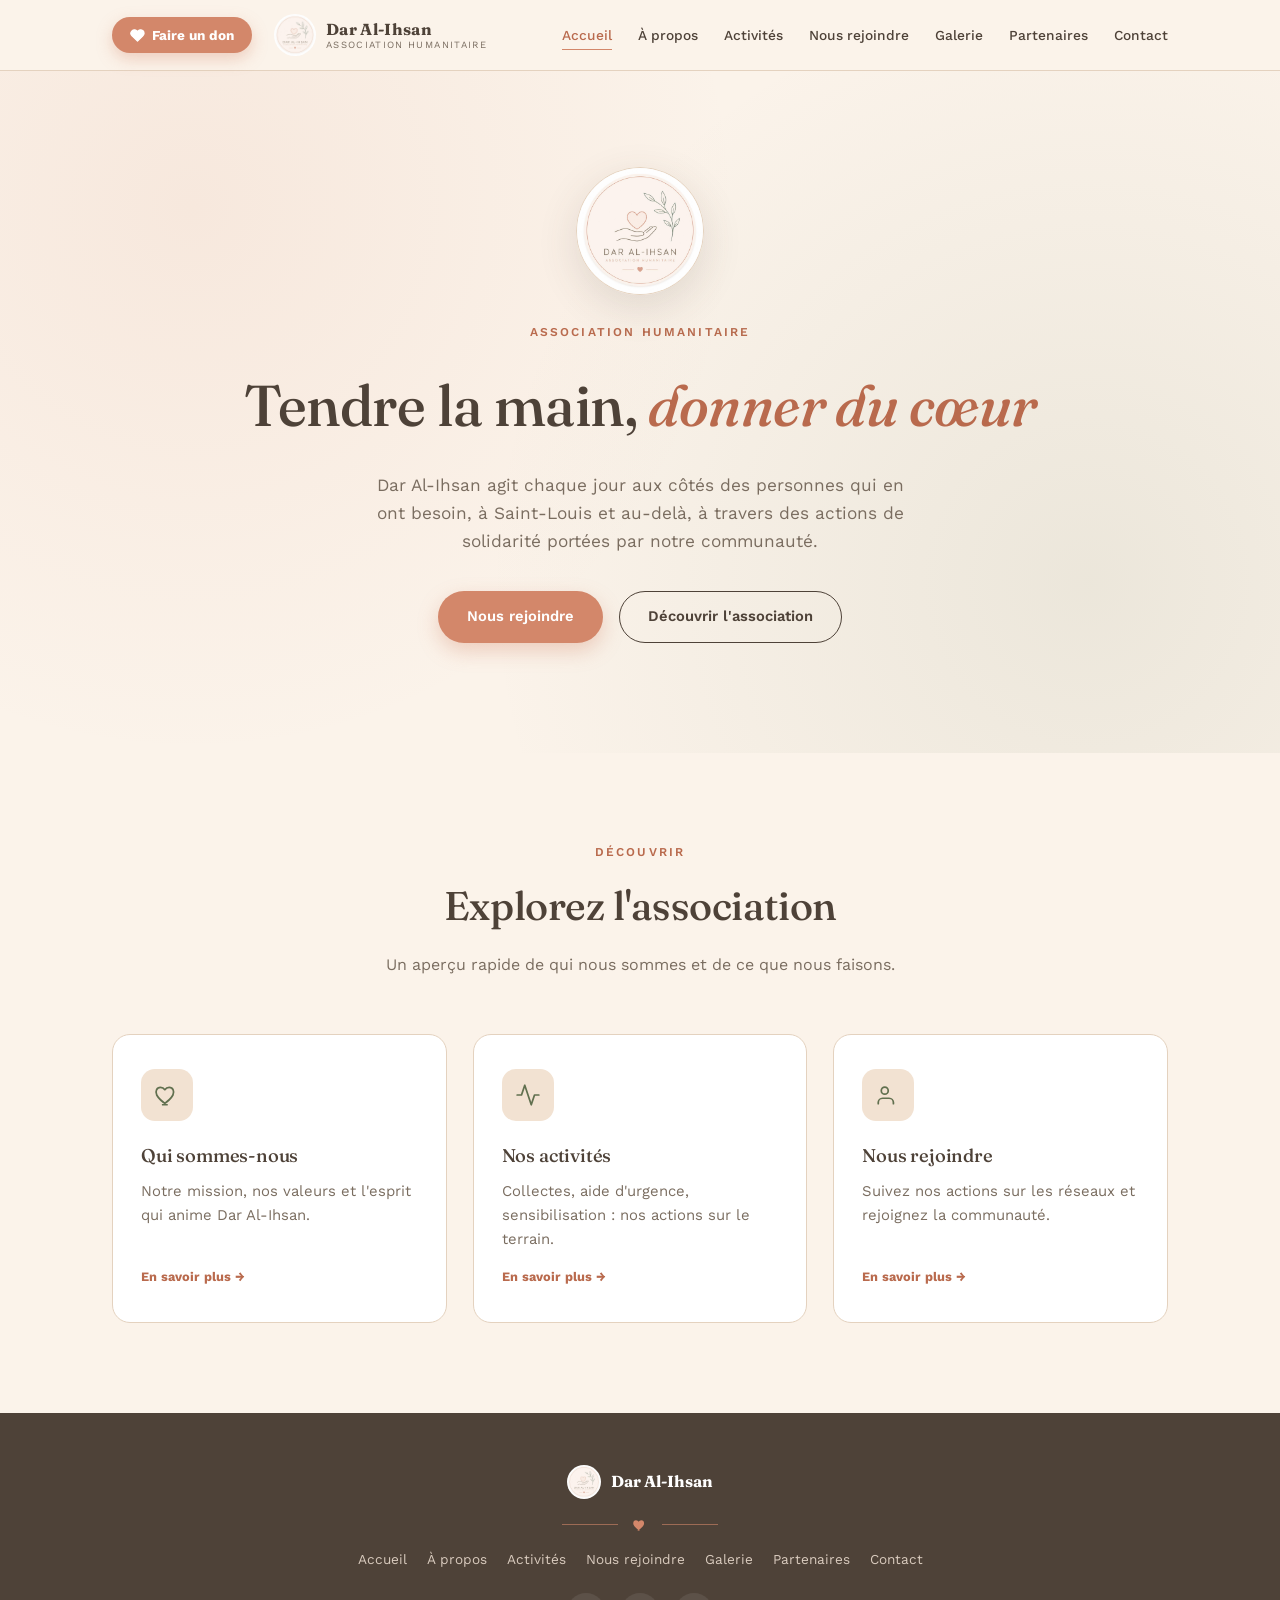
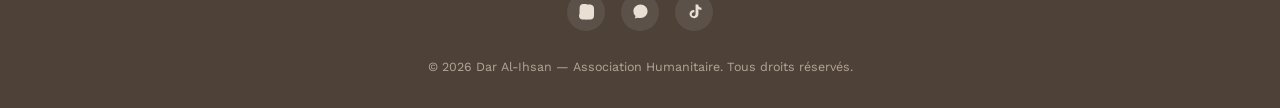
